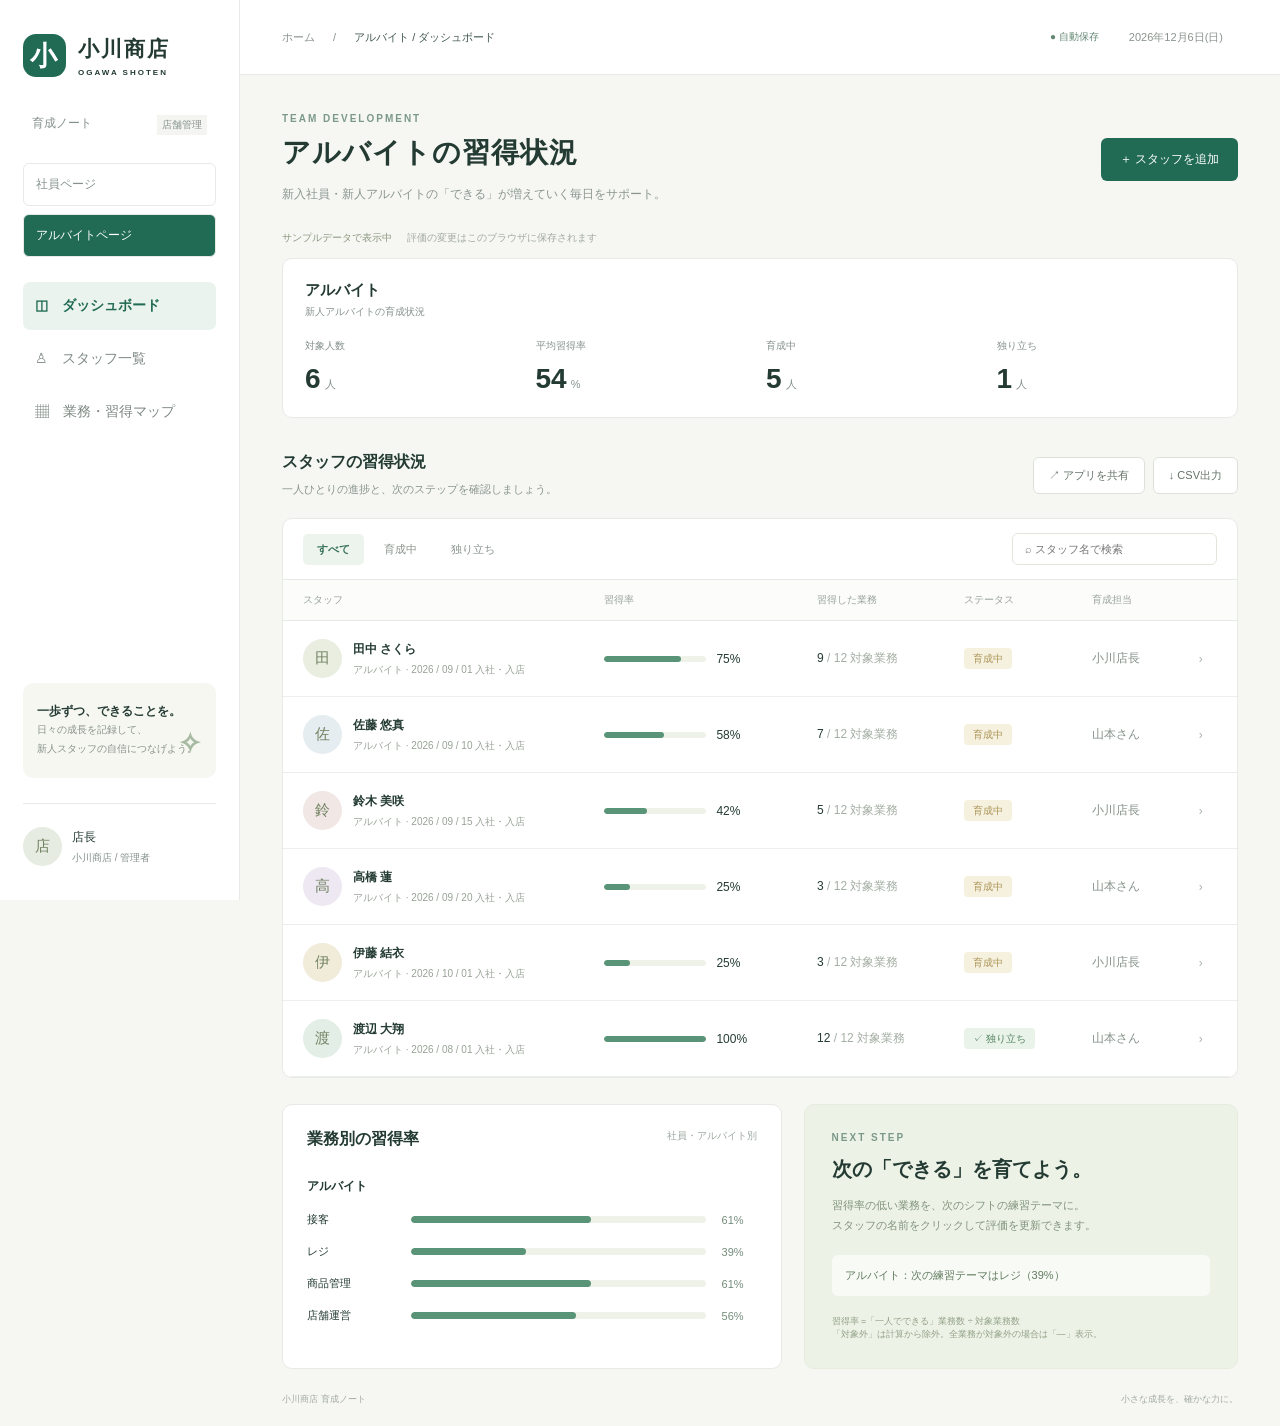
==== index.html @ 247ade69 "Add files via upload" ====
<!doctype html><html lang="ja"><head><meta charset="UTF-8"><meta name="viewport" content="width=device-width,initial-scale=1"><title>小川商店 | 育成ノート</title><link rel="stylesheet" href="style.css"></head><body><aside><div class="brand"><span class="logo">小</span><div>小川商店<small>OGAWA SHOTEN</small></div></div><div class="workspace">育成ノート <span>店舗管理</span></div><div class="axis-links"><a href="employees.html" data-axis="新入社員">社員ページ</a><a href="index.html" data-axis="アルバイト">アルバイトページ</a></div><nav><button class="active" data-page="dashboard">◫　ダッシュボード</button><button data-page="staff">♙　スタッフ一覧</button><button data-page="skills">▦　業務・習得マップ</button></nav><div class="aside-bottom"><div class="tip">一歩ずつ、できることを。<p>日々の成長を記録して、<br>新人スタッフの自信につなげよう。</p><span>✧</span></div><div class="manager"><span class="avatar">店</span><div>店長<small>小川商店 / 管理者</small></div></div></div></aside><main><header><div>ホーム <span>/</span> <b id="crumb">ダッシュボード</b></div><div class="header-right"><span class="live">● 自動保存</span><span id="today"></span></div></header><section><div class="heading"><div><div class="eyebrow">TEAM DEVELOPMENT</div><h1 id="title">みんなの成長を、ひと目で。</h1><p>新入社員・新人アルバイトの「できる」が増えていく毎日をサポート。</p></div><button class="primary" id="add">＋ スタッフを追加</button></div><div class="sample">サンプルデータで表示中 <span>評価の変更はこのブラウザに保存されます</span></div><div id="stats" class="stats"></div><div class="content-head"><div><h2 id="content-title">スタッフの習得状況</h2><p>一人ひとりの進捗と、次のステップを確認しましょう。</p></div><div class="share-actions"><button id="share-app" class="secondary">↗ アプリを共有</button><button id="export" class="secondary">↓ CSV出力</button></div></div><div class="toolbar"><div class="tabs"><button class="selected" data-filter="all">すべて</button><button data-filter="learning">育成中</button><button data-filter="ready">独り立ち</button></div><input id="search" placeholder="⌕ スタッフ名で検索" aria-label="スタッフ名で検索"></div><div id="view"></div><div class="bottom-grid"><div class="panel"><div class="panel-top"><h2>業務別の習得率</h2><span>社員・アルバイト別</span></div><div id="categories"></div></div><div class="panel support"><div class="eyebrow">NEXT STEP</div><h2>次の「できる」を育てよう。</h2><p>習得率の低い業務を、次のシフトの練習テーマに。<br>スタッフの名前をクリックして評価を更新できます。</p><div id="recommend"></div><small>習得率 =「一人でできる」業務数 ÷ 対象業務数<br>「対象外」は計算から除外。全業務が対象外の場合は「—」表示。</small></div></div><footer>小川商店 育成ノート <span>小さな成長を、確かな力に。</span></footer></section></main><dialog id="detail"><div class="modal-head"><h2 id="modal-title"></h2><button class="close" aria-label="閉じる">×</button></div><p>業務ごとの現在の状態を選んでください。</p><div id="detail-body"></div><button class="primary close" style="margin-top:24px">完了</button></dialog><dialog id="add-dialog"><div class="modal-head"><h2>スタッフを追加</h2><button class="close" aria-label="閉じる">×</button></div><form id="add-form"><label>スタッフ名<input name="name" required maxlength="30" placeholder="例：山田 花子"></label><label>区分<select name="type"><option>アルバイト</option><option>新入社員</option></select></label><label>入社・入店日<input name="date" type="date" required></label><label>育成担当<input name="mentor" maxlength="30" placeholder="例：小川店長"></label><button class="primary" type="submit">追加する</button></form></dialog><div id="toast" role="status"></div><script src="app.js"></script></body></html>
---- style.css ----
:root{--green:#216b55;--ink:#243b34;--muted:#85918b;--line:#e7ebe6;--bg:#f6f7f3}*{box-sizing:border-box}body{margin:0;background:var(--bg);color:var(--ink);font-family:-apple-system,BlinkMacSystemFont,"Noto Sans JP","Hiragino Kaku Gothic ProN",sans-serif;font-size:14px}button,input,select{font:inherit}button{cursor:pointer}aside{width:240px;background:#fff;position:fixed;inset:0 auto 0 0;padding:34px 23px;border-right:1px solid var(--line);display:flex;flex-direction:column}.brand{display:flex;align-items:center;gap:12px;font-size:21px;font-weight:700;letter-spacing:2px}.logo{display:grid;place-items:center;width:43px;height:43px;border-radius:13px;background:var(--green);color:white;font-family:serif;font-size:27px}.brand small{display:block;font-size:8px;letter-spacing:2px;margin-top:5px}.workspace{font-size:12px;margin:38px 9px 18px;color:var(--muted)}.workspace span{float:right;font-size:10px;background:#f4f5f1;padding:3px 5px}nav button{display:block;width:100%;border:0;background:transparent;text-align:left;padding:15px 12px;color:#7e8983;margin:5px 0;border-radius:7px}nav button.active{background:#eaf3ed;color:var(--green);font-weight:600}.aside-bottom{margin-top:auto}.tip{position:relative;padding:20px 14px;background:#f6f7f1;border-radius:10px;font-size:12px;font-weight:600}.tip p{font-size:10px;line-height:1.9;font-weight:400;color:#88918b}.tip>span{position:absolute;right:15px;bottom:18px;font-size:28px;color:#a7bba3}.manager{display:flex;gap:10px;align-items:center;border-top:1px solid var(--line);padding-top:23px;margin-top:25px;font-size:12px}.manager small{display:block;font-size:10px;color:var(--muted);margin-top:5px}.avatar{display:inline-grid;place-items:center;width:39px;height:39px;border-radius:50%;background:#e6ece1;color:#718261;font-size:15px;flex-shrink:0}main{margin-left:240px}header{height:75px;border-bottom:1px solid var(--line);display:flex;justify-content:space-between;align-items:center;padding:0 42px;background:#fff;font-size:11px;color:#8a938d}header b{font-weight:500;color:#42594e}header span{margin:0 15px}.header-right{display:flex;align-items:center}.live{color:#648773;font-size:10px}section{padding:38px 42px 20px;max-width:1600px;margin:auto}.heading{display:flex;justify-content:space-between;align-items:center}.eyebrow{font-size:10px;letter-spacing:2px;color:#7b9989;font-weight:600}h1{font-size:28px;letter-spacing:1px;font-weight:650;margin:10px 0 12px}p{color:#8a958e;font-size:12px;line-height:1.8;margin:0}button.primary{background:var(--green);border:0;color:#fff;border-radius:6px;padding:13px 19px;font-size:12px}.secondary{background:#fff;border:1px solid #dce2da;padding:10px 15px;border-radius:6px;color:#627268;font-size:11px}.sample{font-size:10px;color:#8a977f;margin:25px 0 13px}.sample span{margin-left:12px;color:#a2a9a1}.stats{display:grid;grid-template-columns:repeat(4,1fr);gap:17px}.stat{border:1px solid var(--line);background:#fff;padding:21px 22px;border-radius:10px}.stat .label{font-size:11px;color:#809087;display:flex;justify-content:space-between}.stat .icon{background:#f0f5ee;color:#7c9a84;padding:5px;border-radius:6px;margin-top:-5px}.stat .number{font-size:34px;font-weight:650;margin:14px 0 7px;letter-spacing:-1px}.stat .number small{font-size:13px;font-weight:400;color:#99a49c;margin-left:7px}.stat .note{font-size:10px;color:#8c9b90}.stat .note em{font-style:normal;color:#40856a}.content-head{display:flex;align-items:center;justify-content:space-between;margin:34px 0 19px}h2{font-size:16px;font-weight:600;margin:0 0 7px}.content-head p{font-size:11px}.toolbar{display:flex;justify-content:space-between;align-items:center;background:#fff;border:1px solid var(--line);border-radius:10px 10px 0 0;padding:14px 20px}.tabs{display:flex;gap:6px}.tabs button{border:0;background:none;font-size:11px;padding:8px 14px;color:#89948c;border-radius:5px}.tabs button.selected{background:#edf4ee;color:#397258;font-weight:600}input{border:1px solid #e1e6dd;border-radius:6px;padding:9px 12px;background:#fff;outline:none;color:var(--ink)}input:focus,select:focus{outline:2px solid #97c7ae}#search{font-size:11px;width:205px}table{width:100%;border-collapse:collapse;text-align:left;background:#fff;font-size:12px}th{font-weight:400;color:#98a29b;font-size:10px;background:#fcfcfa;padding:13px 20px;border-bottom:1px solid var(--line)}td{padding:18px 20px;border-bottom:1px solid #edf0ea}.staff-name{display:flex;align-items:center;gap:11px;border:0;background:none;padding:0;color:var(--ink);text-align:left}.staff-name strong{font-size:12px;font-weight:600}.staff-name small{display:block;color:#98a297;font-size:10px;margin-top:5px}.progress{width:145px;display:flex;align-items:center;gap:10px}.track{height:6px;border-radius:4px;background:#eff2e9;flex:1;overflow:hidden}.fill{height:100%;background:#599478;border-radius:4px}.progress b{font-size:12px;font-weight:500;min-width:33px}.badge{padding:5px 9px;font-size:10px;border-radius:4px;background:#f6f0df;color:#aa9455}.badge.ready{background:#e9f3e9;color:#548262}.mentor{color:#849188}.table-wrap{overflow-x:auto;border:1px solid var(--line);border-top:0;border-radius:0 0 10px 10px}.arrow{background:none;border:0;color:#a8b2a8}.bottom-grid{display:grid;grid-template-columns:1.15fr 1fr;gap:22px;margin-top:26px}.panel{padding:24px;background:#fff;border:1px solid var(--line);border-radius:10px}.panel-top{display:flex;justify-content:space-between;margin-bottom:20px}.panel-top span{font-size:10px;color:#9ba69d}.category{display:grid;grid-template-columns:88px 1fr 35px;align-items:center;gap:16px;margin:17px 0;font-size:11px}.category .track{height:7px}.category b{font-size:11px;color:#738b79;font-weight:500}.support{background:#edf2e7;border-color:#e7ecdF;padding:27px}.support h2{font-size:20px;margin:13px 0}.support p{color:#80927c;font-size:11px}.support small{display:block;margin-top:19px;font-size:9px;color:#92a187}#recommend{background:#ffffffa6;padding:13px;margin-top:19px;border-radius:6px;font-size:11px;color:#617b5f}footer{margin-top:24px;font-size:9px;color:#a2aaa0;display:flex;justify-content:space-between}.matrix td,.matrix th{padding:14px 10px;text-align:center;white-space:nowrap}.matrix td:first-child{text-align:left;padding-left:20px}.state{border:0;width:28px;height:28px;border-radius:6px;background:#f0f2ec;color:#b2bbb0}.state.s1{background:#faf0db;color:#b9a069}.state.s2{background:#edf1de;color:#96a65a}.state.s3{background:#dfeee4;color:#40815e}.legend{padding:15px;background:white;font-size:10px;color:#899788;display:flex;gap:18px}.empty{padding:45px;text-align:center;color:#8c998d;background:white}dialog{border:1px solid var(--line);border-radius:14px;padding:28px;width:560px;max-width:calc(100% - 32px);max-height:85vh;color:var(--ink)}dialog::backdrop{background:#213b3466;backdrop-filter:blur(3px)}.modal-head{display:flex;align-items:center;justify-content:space-between}.modal-head .close{border:0;background:none;font-size:24px;color:#859687}.skill-row{display:flex;justify-content:space-between;align-items:center;padding:13px 0;border-bottom:1px solid var(--line);font-size:12px}.skill-row small{font-size:10px;color:#929f92;display:block;margin-top:4px}select{border:1px solid #dfe5da;border-radius:6px;padding:8px;background:#fff;color:#466b54;font-size:11px}label{display:block;margin:22px 0;font-size:12px}label input{display:block;width:100%;margin-top:9px}#toast{position:fixed;bottom:24px;left:50%;background:#244e3c;color:white;padding:12px 22px;border-radius:7px;opacity:0;pointer-events:none;transition:opacity .2s;font-size:12px}#toast.show{opacity:1}@media(min-width:1450px){section{padding-top:45px}.stat{padding:25px}.stat .number{font-size:40px}td{padding-top:22px;padding-bottom:22px}}@media(max-width:1050px){aside{width:190px;padding:26px 15px}main{margin-left:190px}section{padding:28px 24px}header{padding:0 24px}.stats{gap:10px}.stat{padding:17px}.bottom-grid{grid-template-columns:1fr}.heading h1{font-size:24px}td,th{padding:16px 12px}}@media(max-width:700px){aside{position:static;width:100%;padding:16px;border:0}.brand{font-size:18px}.brand small,.workspace,.aside-bottom{display:none}nav{display:flex;margin-top:14px}nav button{font-size:10px;text-align:center;padding:11px 3px}main{margin:0}header{display:none}section{padding:22px 16px}.heading{align-items:flex-start;gap:10px}h1{font-size:20px!important}.heading p{font-size:10px}.primary{white-space:nowrap;padding:11px!important}.stats{grid-template-columns:1fr 1fr}.sample span{display:block;margin:5px 0}.stat .number{font-size:28px}.toolbar{padding:12px 9px;gap:5px}.tabs button{padding:7px;font-size:10px}#search{width:145px}.bottom-grid{gap:16px}.skill-row select{max-width:140px}}

#add-form select{display:block;width:100%;margin-top:9px}.toolbar{flex-wrap:wrap}.toolbar #type-filter{margin-left:auto}@media(max-width:700px){.toolbar #type-filter{margin-left:0}#search{flex:1}}

.stats{grid-template-columns:1fr 1fr}.axis-summary{background:white;border:1px solid var(--line);border-radius:10px;padding:22px}.axis-heading{font-size:15px;font-weight:600;margin-bottom:20px}.axis-heading span{display:block;font-size:10px;font-weight:400;color:var(--muted);margin-top:5px}.axis-stats{display:grid;grid-template-columns:repeat(4,1fr);gap:12px}.axis-stats .label{font-size:10px;color:var(--muted)}.axis-stats .number{font-size:28px;margin-top:10px;font-weight:600}.axis-stats small{font-size:11px;font-weight:400;margin-left:4px;color:var(--muted)}.axis-table-heading{padding:20px;background:#eef3ec;font-weight:600;font-size:13px;display:flex;gap:12px}.axis-table-heading span{font-weight:400;color:var(--muted)}.category-axis+ .category-axis{border-top:1px solid var(--line);padding-top:18px;margin-top:20px}.category-axis strong{font-size:12px}#recommend div+div{margin-top:12px}@media(max-width:1050px){.stats{grid-template-columns:1fr}}@media(max-width:700px){.axis-summary{padding:18px}.axis-stats{gap:8px}.axis-stats .number{font-size:24px}}

.share-actions{display:flex;gap:8px;flex-wrap:wrap}.content-head{gap:12px}.secondary:disabled{opacity:.5}

.stats{grid-template-columns:1fr}.axis-links{display:flex;flex-direction:column;gap:8px;margin:10px 0 20px}.axis-links a{padding:12px;border:1px solid var(--line);border-radius:6px;text-decoration:none;color:var(--muted);font-size:12px}.axis-links a.active{color:white;background:var(--green)}.state.s4{background:#f1f1f1;color:#8a8a8a}.legend{flex-wrap:wrap}@media(max-width:700px){.axis-links{flex-direction:row;margin:15px 0 0}.axis-links a{flex:1;text-align:center}}
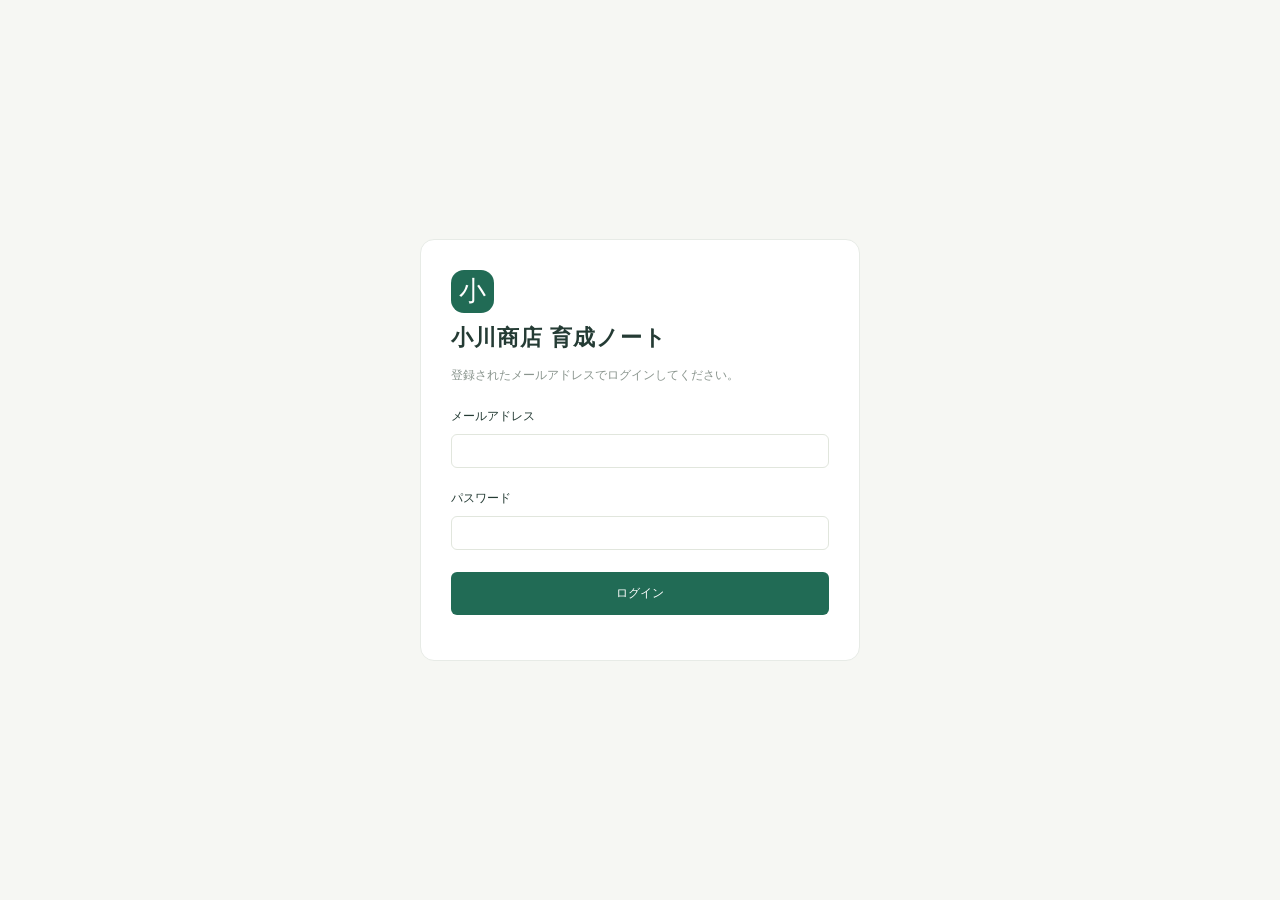
==== commit ac9fbc28: "Add Supabase login, role-based editing and shared training progress" ====
--- a/index.html
+++ b/index.html
@@ -1 +1 @@
-<!doctype html><html lang="ja"><head><meta charset="UTF-8"><meta name="viewport" content="width=device-width,initial-scale=1"><title>小川商店 | 育成ノート</title><link rel="stylesheet" href="style.css"></head><body><aside><div class="brand"><span class="logo">小</span><div>小川商店<small>OGAWA SHOTEN</small></div></div><div class="workspace">育成ノート <span>店舗管理</span></div><div class="axis-links"><a href="employees.html" data-axis="新入社員">社員ページ</a><a href="index.html" data-axis="アルバイト">アルバイトページ</a></div><nav><button class="active" data-page="dashboard">◫　ダッシュボード</button><button data-page="staff">♙　スタッフ一覧</button><button data-page="skills">▦　業務・習得マップ</button></nav><div class="aside-bottom"><div class="tip">一歩ずつ、できることを。<p>日々の成長を記録して、<br>新人スタッフの自信につなげよう。</p><span>✧</span></div><div class="manager"><span class="avatar">店</span><div>店長<small>小川商店 / 管理者</small></div></div></div></aside><main><header><div>ホーム <span>/</span> <b id="crumb">ダッシュボード</b></div><div class="header-right"><span class="live">● 自動保存</span><span id="today"></span></div></header><section><div class="heading"><div><div class="eyebrow">TEAM DEVELOPMENT</div><h1 id="title">みんなの成長を、ひと目で。</h1><p>新入社員・新人アルバイトの「できる」が増えていく毎日をサポート。</p></div><button class="primary" id="add">＋ スタッフを追加</button></div><div class="sample">サンプルデータで表示中 <span>評価の変更はこのブラウザに保存されます</span></div><div id="stats" class="stats"></div><div class="content-head"><div><h2 id="content-title">スタッフの習得状況</h2><p>一人ひとりの進捗と、次のステップを確認しましょう。</p></div><div class="share-actions"><button id="share-app" class="secondary">↗ アプリを共有</button><button id="export" class="secondary">↓ CSV出力</button></div></div><div class="toolbar"><div class="tabs"><button class="selected" data-filter="all">すべて</button><button data-filter="learning">育成中</button><button data-filter="ready">独り立ち</button></div><input id="search" placeholder="⌕ スタッフ名で検索" aria-label="スタッフ名で検索"></div><div id="view"></div><div class="bottom-grid"><div class="panel"><div class="panel-top"><h2>業務別の習得率</h2><span>社員・アルバイト別</span></div><div id="categories"></div></div><div class="panel support"><div class="eyebrow">NEXT STEP</div><h2>次の「できる」を育てよう。</h2><p>習得率の低い業務を、次のシフトの練習テーマに。<br>スタッフの名前をクリックして評価を更新できます。</p><div id="recommend"></div><small>習得率 =「一人でできる」業務数 ÷ 対象業務数<br>「対象外」は計算から除外。全業務が対象外の場合は「—」表示。</small></div></div><footer>小川商店 育成ノート <span>小さな成長を、確かな力に。</span></footer></section></main><dialog id="detail"><div class="modal-head"><h2 id="modal-title"></h2><button class="close" aria-label="閉じる">×</button></div><p>業務ごとの現在の状態を選んでください。</p><div id="detail-body"></div><button class="primary close" style="margin-top:24px">完了</button></dialog><dialog id="add-dialog"><div class="modal-head"><h2>スタッフを追加</h2><button class="close" aria-label="閉じる">×</button></div><form id="add-form"><label>スタッフ名<input name="name" required maxlength="30" placeholder="例：山田 花子"></label><label>区分<select name="type"><option>アルバイト</option><option>新入社員</option></select></label><label>入社・入店日<input name="date" type="date" required></label><label>育成担当<input name="mentor" maxlength="30" placeholder="例：小川店長"></label><button class="primary" type="submit">追加する</button></form></dialog><div id="toast" role="status"></div><script src="app.js"></script></body></html>
+<!doctype html><html lang="ja"><head><meta charset="UTF-8"><meta name="viewport" content="width=device-width,initial-scale=1"><title>小川商店 | 育成ノート</title><link rel="stylesheet" href="style.css?v=sync1"></head><body><div id="login" class="login-screen"><div class="login-card"><span class="logo">小</span><h1>小川商店 育成ノート</h1><p>登録されたメールアドレスでログインしてください。</p><form id="login-form"><label>メールアドレス<input name="email" type="email" required autocomplete="username"></label><label>パスワード<input name="password" type="password" required autocomplete="current-password"></label><button class="primary" type="submit">ログイン</button></form><p id="login-status" role="alert"></p></div></div><div id="application" hidden><aside><div class="brand"><span class="logo">小</span><div>小川商店<small>OGAWA SHOTEN</small></div></div><div class="workspace">育成ノート <span>店舗管理</span></div><div class="axis-links"><a href="employees.html" data-axis="新入社員">社員ページ</a><a href="index.html" data-axis="アルバイト">アルバイトページ</a></div><nav><button class="active" data-page="dashboard">◫　ダッシュボード</button><button data-page="staff">♙　スタッフ一覧</button><button data-page="skills">▦　業務・習得マップ</button></nav><div class="aside-bottom"><div class="tip">一歩ずつ、できることを。<p>日々の成長を記録して、<br>新人スタッフの自信につなげよう。</p><span>✧</span></div><div class="manager"><span class="avatar">店</span><div>店長<small>小川商店 / 管理者</small></div></div></div></aside><main><header><div>ホーム <span>/</span> <b id="crumb">ダッシュボード</b></div><div class="header-right"><span class="live">● 共有データ</span><span id="today"></span></div></header><section><div class="heading"><div><div class="eyebrow">TEAM DEVELOPMENT</div><h1 id="title">みんなの成長を、ひと目で。</h1><p>新入社員・新人アルバイトの「できる」が増えていく毎日をサポート。</p></div><button class="primary" id="add">＋ スタッフを追加</button></div><div class="sync-bar"><span id="account-role"></span><span id="sync-status" role="status">共有データを表示中</span><button id="refresh" class="secondary">再読み込み</button><button id="logout" class="secondary">ログアウト</button></div><div id="stats" class="stats"></div><div class="content-head"><div><h2 id="content-title">スタッフの習得状況</h2><p>一人ひとりの進捗と、次のステップを確認しましょう。</p></div><div class="share-actions"><button id="share-app" class="secondary">↗ アプリを共有</button><button id="export" class="secondary">↓ CSV出力</button></div></div><div class="toolbar"><div class="tabs"><button class="selected" data-filter="all">すべて</button><button data-filter="learning">育成中</button><button data-filter="ready">独り立ち</button></div><input id="search" placeholder="⌕ スタッフ名で検索" aria-label="スタッフ名で検索"></div><div id="view"></div><div class="bottom-grid"><div class="panel"><div class="panel-top"><h2>業務別の習得率</h2><span>社員・アルバイト別</span></div><div id="categories"></div></div><div class="panel support"><div class="eyebrow">NEXT STEP</div><h2>次の「できる」を育てよう。</h2><p>習得率の低い業務を、次のシフトの練習テーマに。<br>スタッフの名前をクリックして評価を更新できます。</p><div id="recommend"></div><small>習得率 =「一人でできる」業務数 ÷ 対象業務数<br>「対象外」は計算から除外。全業務が対象外の場合は「—」表示。</small></div></div><footer>小川商店 育成ノート <span>小さな成長を、確かな力に。</span></footer></section></main><dialog id="detail"><div class="modal-head"><h2 id="modal-title"></h2><button class="close" aria-label="閉じる">×</button></div><p>業務ごとの現在の状態を選んでください。</p><div id="detail-body"></div><button class="primary close" style="margin-top:24px">完了</button></dialog><dialog id="add-dialog"><div class="modal-head"><h2>スタッフを追加</h2><button class="close" aria-label="閉じる">×</button></div><form id="add-form"><label>スタッフ名<input name="name" required maxlength="30" placeholder="例：山田 花子"></label><label>区分<select name="type"><option>アルバイト</option><option>新入社員</option></select></label><label>入社・入店日<input name="date" type="date" required></label><label>育成担当<input name="mentor" maxlength="30" placeholder="例：小川店長"></label><button class="primary" type="submit">追加する</button></form></dialog><div id="toast" role="status"></div></div><script src="cloud.js?v=sync1"></script></body></html>
--- a/style.css
+++ b/style.css
@@ -7,3 +7,5 @@
 .share-actions{display:flex;gap:8px;flex-wrap:wrap}.content-head{gap:12px}.secondary:disabled{opacity:.5}
 
 .stats{grid-template-columns:1fr}.axis-links{display:flex;flex-direction:column;gap:8px;margin:10px 0 20px}.axis-links a{padding:12px;border:1px solid var(--line);border-radius:6px;text-decoration:none;color:var(--muted);font-size:12px}.axis-links a.active{color:white;background:var(--green)}.state.s4{background:#f1f1f1;color:#8a8a8a}.legend{flex-wrap:wrap}@media(max-width:700px){.axis-links{flex-direction:row;margin:15px 0 0}.axis-links a{flex:1;text-align:center}}
+
+[hidden]{display:none!important}.login-screen{min-height:100vh;display:grid;place-items:center;padding:24px}.login-card{width:440px;max-width:100%;background:white;border:1px solid var(--line);border-radius:14px;padding:30px}.login-card h1{font-size:22px}.login-card form button{width:100%}#login-status{color:#a53d32;margin-top:15px;white-space:pre-wrap}.sync-bar{display:flex;align-items:center;gap:12px;flex-wrap:wrap;font-size:11px;margin:25px 0 16px;color:var(--green)}#sync-status{flex:1;min-width:170px}#toast{max-width:90vw;z-index:100;left:50%;transform:translateX(-50%)}select:disabled{opacity:.7}@media(max-width:700px){input,select{font-size:16px}.sync-bar{gap:8px}}
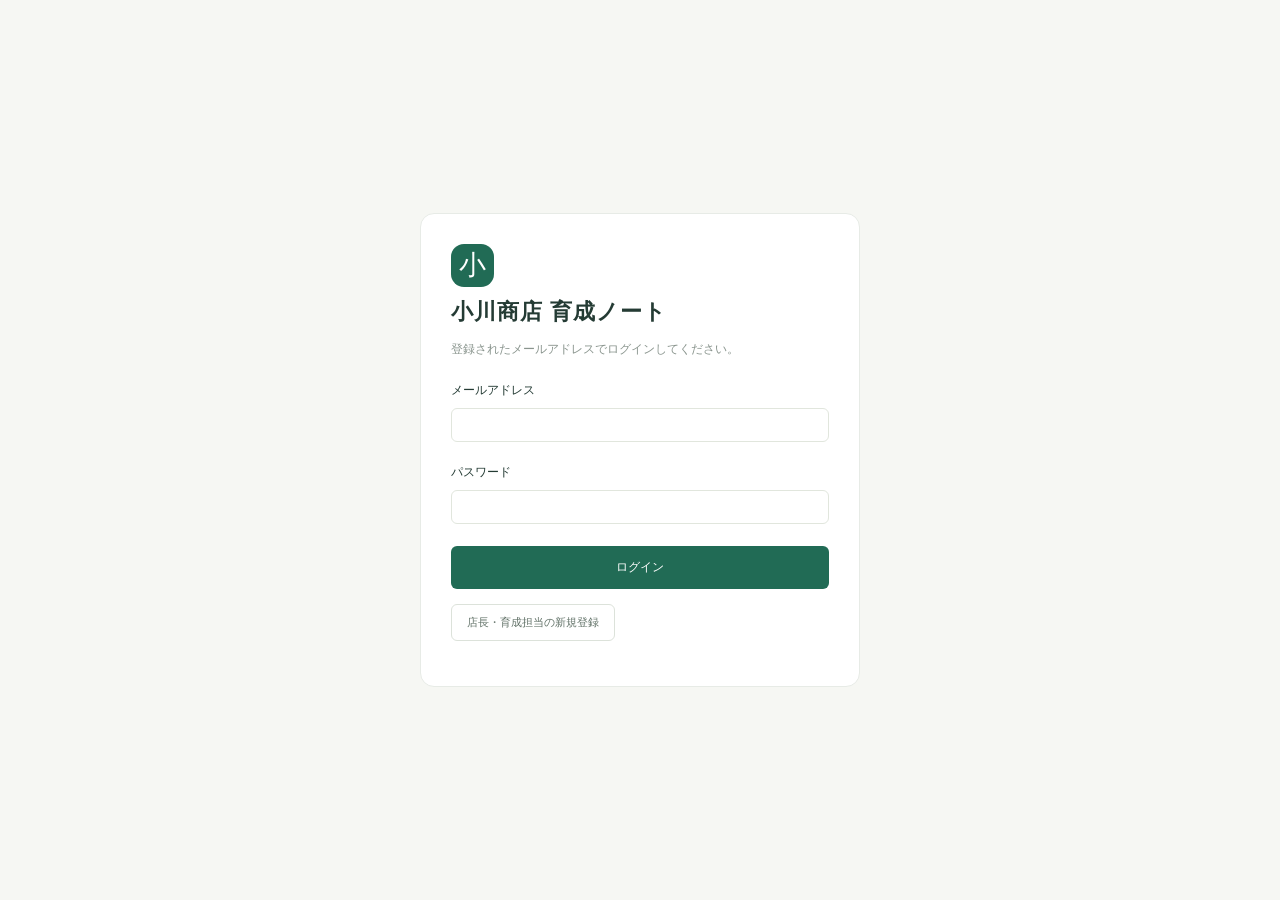
==== commit 47cf93ac: "Add staff self-registration and owner approval with restricted database functions" ====
--- a/index.html
+++ b/index.html
@@ -1 +1 @@
-<!doctype html><html lang="ja"><head><meta charset="UTF-8"><meta name="viewport" content="width=device-width,initial-scale=1"><title>小川商店 | 育成ノート</title><link rel="stylesheet" href="style.css?v=sync1"></head><body><div id="login" class="login-screen"><div class="login-card"><span class="logo">小</span><h1>小川商店 育成ノート</h1><p>登録されたメールアドレスでログインしてください。</p><form id="login-form"><label>メールアドレス<input name="email" type="email" required autocomplete="username"></label><label>パスワード<input name="password" type="password" required autocomplete="current-password"></label><button class="primary" type="submit">ログイン</button></form><p id="login-status" role="alert"></p></div></div><div id="application" hidden><aside><div class="brand"><span class="logo">小</span><div>小川商店<small>OGAWA SHOTEN</small></div></div><div class="workspace">育成ノート <span>店舗管理</span></div><div class="axis-links"><a href="employees.html" data-axis="新入社員">社員ページ</a><a href="index.html" data-axis="アルバイト">アルバイトページ</a></div><nav><button class="active" data-page="dashboard">◫　ダッシュボード</button><button data-page="staff">♙　スタッフ一覧</button><button data-page="skills">▦　業務・習得マップ</button></nav><div class="aside-bottom"><div class="tip">一歩ずつ、できることを。<p>日々の成長を記録して、<br>新人スタッフの自信につなげよう。</p><span>✧</span></div><div class="manager"><span class="avatar">店</span><div>店長<small>小川商店 / 管理者</small></div></div></div></aside><main><header><div>ホーム <span>/</span> <b id="crumb">ダッシュボード</b></div><div class="header-right"><span class="live">● 共有データ</span><span id="today"></span></div></header><section><div class="heading"><div><div class="eyebrow">TEAM DEVELOPMENT</div><h1 id="title">みんなの成長を、ひと目で。</h1><p>新入社員・新人アルバイトの「できる」が増えていく毎日をサポート。</p></div><button class="primary" id="add">＋ スタッフを追加</button></div><div class="sync-bar"><span id="account-role"></span><span id="sync-status" role="status">共有データを表示中</span><button id="refresh" class="secondary">再読み込み</button><button id="logout" class="secondary">ログアウト</button></div><div id="stats" class="stats"></div><div class="content-head"><div><h2 id="content-title">スタッフの習得状況</h2><p>一人ひとりの進捗と、次のステップを確認しましょう。</p></div><div class="share-actions"><button id="share-app" class="secondary">↗ アプリを共有</button><button id="export" class="secondary">↓ CSV出力</button></div></div><div class="toolbar"><div class="tabs"><button class="selected" data-filter="all">すべて</button><button data-filter="learning">育成中</button><button data-filter="ready">独り立ち</button></div><input id="search" placeholder="⌕ スタッフ名で検索" aria-label="スタッフ名で検索"></div><div id="view"></div><div class="bottom-grid"><div class="panel"><div class="panel-top"><h2>業務別の習得率</h2><span>社員・アルバイト別</span></div><div id="categories"></div></div><div class="panel support"><div class="eyebrow">NEXT STEP</div><h2>次の「できる」を育てよう。</h2><p>習得率の低い業務を、次のシフトの練習テーマに。<br>スタッフの名前をクリックして評価を更新できます。</p><div id="recommend"></div><small>習得率 =「一人でできる」業務数 ÷ 対象業務数<br>「対象外」は計算から除外。全業務が対象外の場合は「—」表示。</small></div></div><footer>小川商店 育成ノート <span>小さな成長を、確かな力に。</span></footer></section></main><dialog id="detail"><div class="modal-head"><h2 id="modal-title"></h2><button class="close" aria-label="閉じる">×</button></div><p>業務ごとの現在の状態を選んでください。</p><div id="detail-body"></div><button class="primary close" style="margin-top:24px">完了</button></dialog><dialog id="add-dialog"><div class="modal-head"><h2>スタッフを追加</h2><button class="close" aria-label="閉じる">×</button></div><form id="add-form"><label>スタッフ名<input name="name" required maxlength="30" placeholder="例：山田 花子"></label><label>区分<select name="type"><option>アルバイト</option><option>新入社員</option></select></label><label>入社・入店日<input name="date" type="date" required></label><label>育成担当<input name="mentor" maxlength="30" placeholder="例：小川店長"></label><button class="primary" type="submit">追加する</button></form></dialog><div id="toast" role="status"></div></div><script src="cloud.js?v=sync1"></script></body></html>
+<!doctype html><html lang="ja"><head><meta charset="UTF-8"><meta name="viewport" content="width=device-width,initial-scale=1"><title>小川商店 | 育成ノート</title><link rel="stylesheet" href="style.css?v=sync1"></head><body><div id="login" class="login-screen"><div class="login-card"><span class="logo">小</span><h1>小川商店 育成ノート</h1><p>登録されたメールアドレスでログインしてください。</p><form id="login-form"><label>メールアドレス<input name="email" type="email" required autocomplete="username"></label><label>パスワード<input name="password" type="password" required autocomplete="current-password"></label><button class="primary" type="submit">ログイン</button></form><div id="login-switch"><button type="button" id="show-signup" class="secondary">店長・育成担当の新規登録</button></div><form id="signup-form" hidden><label>お名前<input name="display_name" required maxlength="80" autocomplete="name"></label><label>担当<select name="job"><option>店長</option><option>育成担当</option></select></label><label>メールアドレス<input name="email" type="email" required autocomplete="email"></label><label>パスワード（12文字以上）<input name="password" type="password" required minlength="12" autocomplete="new-password"></label><label>パスワード（確認）<input name="confirm" type="password" required minlength="12" autocomplete="new-password"></label><button type="submit" class="primary">登録して確認メールを送る</button><button type="button" id="show-login" class="secondary">ログインに戻る</button></form><div id="approval-check" hidden><button id="approval-refresh" class="primary">承認状況を確認</button><button id="approval-logout" class="secondary">ログアウト</button></div><p id="login-status" role="alert"></p></div></div><div id="application" hidden><aside><div class="brand"><span class="logo">小</span><div>小川商店<small>OGAWA SHOTEN</small></div></div><div class="workspace">育成ノート <span>店舗管理</span></div><div class="axis-links"><a href="employees.html" data-axis="新入社員">社員ページ</a><a href="index.html" data-axis="アルバイト">アルバイトページ</a></div><nav><button class="active" data-page="dashboard">◫　ダッシュボード</button><button data-page="staff">♙　スタッフ一覧</button><button data-page="skills">▦　業務・習得マップ</button></nav><div class="aside-bottom"><div class="tip">一歩ずつ、できることを。<p>日々の成長を記録して、<br>新人スタッフの自信につなげよう。</p><span>✧</span></div><div class="manager"><span class="avatar">店</span><div>店長<small>小川商店 / 管理者</small></div></div></div></aside><main><header><div>ホーム <span>/</span> <b id="crumb">ダッシュボード</b></div><div class="header-right"><span class="live">● 共有データ</span><span id="today"></span></div></header><section><div class="heading"><div><div class="eyebrow">TEAM DEVELOPMENT</div><h1 id="title">みんなの成長を、ひと目で。</h1><p>新入社員・新人アルバイトの「できる」が増えていく毎日をサポート。</p></div><button class="primary" id="add">＋ スタッフを追加</button></div><div class="sync-bar"><span id="account-role"></span><span id="sync-status" role="status">共有データを表示中</span><button id="refresh" class="secondary">再読み込み</button><button id="manage-access" class="secondary" hidden>利用申請の承認</button><button id="logout" class="secondary">ログアウト</button></div><div id="stats" class="stats"></div><div class="content-head"><div><h2 id="content-title">スタッフの習得状況</h2><p>一人ひとりの進捗と、次のステップを確認しましょう。</p></div><div class="share-actions"><button id="share-app" class="secondary">↗ アプリを共有</button><button id="export" class="secondary">↓ CSV出力</button></div></div><div class="toolbar"><div class="tabs"><button class="selected" data-filter="all">すべて</button><button data-filter="learning">育成中</button><button data-filter="ready">独り立ち</button></div><input id="search" placeholder="⌕ スタッフ名で検索" aria-label="スタッフ名で検索"></div><div id="view"></div><div class="bottom-grid"><div class="panel"><div class="panel-top"><h2>業務別の習得率</h2><span>社員・アルバイト別</span></div><div id="categories"></div></div><div class="panel support"><div class="eyebrow">NEXT STEP</div><h2>次の「できる」を育てよう。</h2><p>習得率の低い業務を、次のシフトの練習テーマに。<br>スタッフの名前をクリックして評価を更新できます。</p><div id="recommend"></div><small>習得率 =「一人でできる」業務数 ÷ 対象業務数<br>「対象外」は計算から除外。全業務が対象外の場合は「—」表示。</small></div></div><footer>小川商店 育成ノート <span>小さな成長を、確かな力に。</span></footer></section></main><dialog id="detail"><div class="modal-head"><h2 id="modal-title"></h2><button class="close" aria-label="閉じる">×</button></div><p>業務ごとの現在の状態を選んでください。</p><div id="detail-body"></div><button class="primary close" style="margin-top:24px">完了</button></dialog><dialog id="add-dialog"><div class="modal-head"><h2>スタッフを追加</h2><button class="close" aria-label="閉じる">×</button></div><form id="add-form"><label>スタッフ名<input name="name" required maxlength="30" placeholder="例：山田 花子"></label><label>区分<select name="type"><option>アルバイト</option><option>新入社員</option></select></label><label>入社・入店日<input name="date" type="date" required></label><label>育成担当<input name="mentor" maxlength="30" placeholder="例：小川店長"></label><button class="primary" type="submit">追加する</button></form></dialog><div id="toast" role="status"></div></div><dialog id="access-dialog"><div class="modal-head"><h2>利用申請の承認</h2><button id="access-close" class="secondary">閉じる</button></div><p>承認した人は社員・アルバイト両方の情報を閲覧・編集できます。</p><div id="access-list" aria-live="polite"></div></dialog><script src="cloud.js?v=approval1"></script></body></html>
--- a/style.css
+++ b/style.css
@@ -9,3 +9,5 @@
 .stats{grid-template-columns:1fr}.axis-links{display:flex;flex-direction:column;gap:8px;margin:10px 0 20px}.axis-links a{padding:12px;border:1px solid var(--line);border-radius:6px;text-decoration:none;color:var(--muted);font-size:12px}.axis-links a.active{color:white;background:var(--green)}.state.s4{background:#f1f1f1;color:#8a8a8a}.legend{flex-wrap:wrap}@media(max-width:700px){.axis-links{flex-direction:row;margin:15px 0 0}.axis-links a{flex:1;text-align:center}}
 
 [hidden]{display:none!important}.login-screen{min-height:100vh;display:grid;place-items:center;padding:24px}.login-card{width:440px;max-width:100%;background:white;border:1px solid var(--line);border-radius:14px;padding:30px}.login-card h1{font-size:22px}.login-card form button{width:100%}#login-status{color:#a53d32;margin-top:15px;white-space:pre-wrap}.sync-bar{display:flex;align-items:center;gap:12px;flex-wrap:wrap;font-size:11px;margin:25px 0 16px;color:var(--green)}#sync-status{flex:1;min-width:170px}#toast{max-width:90vw;z-index:100;left:50%;transform:translateX(-50%)}select:disabled{opacity:.7}@media(max-width:700px){input,select{font-size:16px}.sync-bar{gap:8px}}
+
+#login-switch{margin-top:15px}#signup-form .secondary{margin-top:12px}#signup-form select{display:block;width:100%;margin-top:9px}#approval-check{display:flex;flex-wrap:wrap;gap:10px;margin-top:20px}.access-row{padding:18px 0;border-bottom:1px solid var(--line)}.access-row p{overflow-wrap:anywhere}.access-row button{margin:10px 6px 0 0}#access-list{margin-top:20px}
